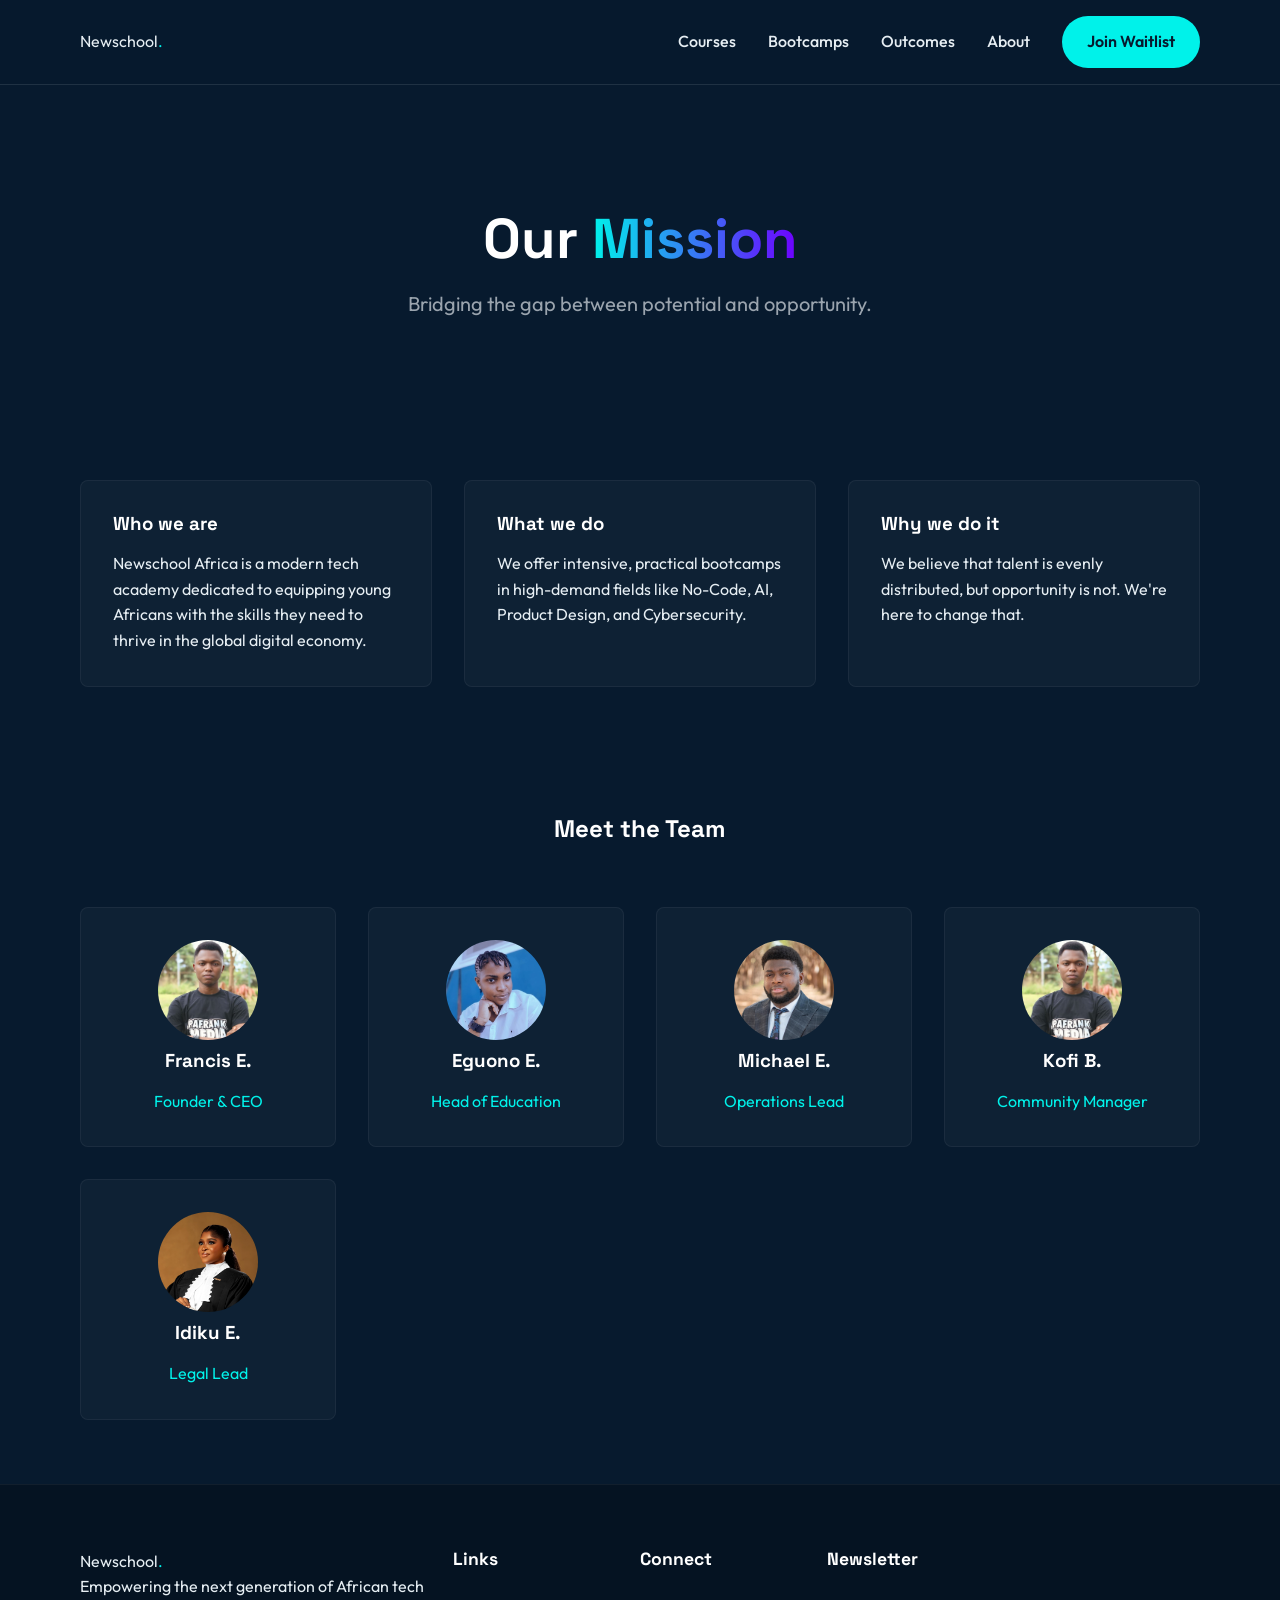
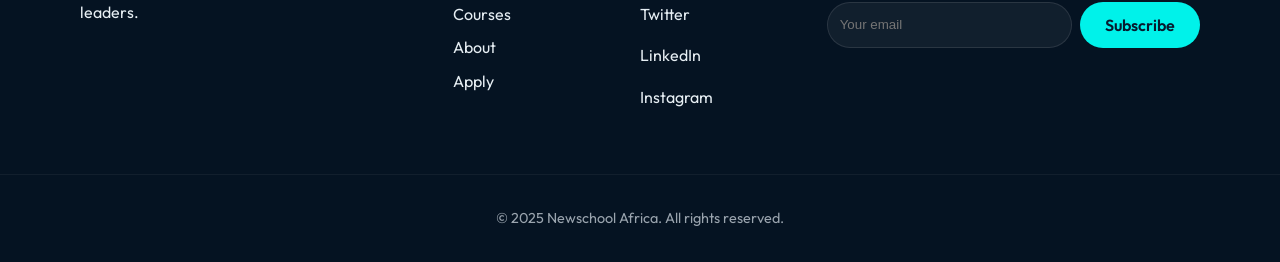
==== about.html @ 8fe95c81 "Initial commit - Newschool Africa Website" ====
<!DOCTYPE html>
<html lang="en">

<head>
    <meta charset="UTF-8">
    <meta name="viewport" content="width=device-width, initial-scale=1.0">
    <title>About Us | Newschool Africa</title>
    <link rel="preconnect" href="https://fonts.googleapis.com">
    <link rel="preconnect" href="https://fonts.gstatic.com" crossorigin>
    <link
        href="https://fonts.googleapis.com/css2?family=Outfit:wght@300;400;600;700&family=Space+Grotesk:wght@400;600;700&display=swap"
        rel="stylesheet">
    <link rel="stylesheet" href="styles/main.css">
</head>

<body>
    <nav class="navbar">
        <div class="container nav-container">
            <a href="/" class="logo">Newschool<span class="text-cyan">.</span></a>
            <button class="mobile-menu-btn" aria-label="Toggle menu">
                <span class="bar"></span>
                <span class="bar"></span>
                <span class="bar"></span>
            </button>
            <ul class="nav-links">
                <li><a href="courses.html">Courses</a></li>
                <li><a href="bootcamps.html">Bootcamps</a></li>
                <li><a href="outcomes.html">Outcomes</a></li>
                <li><a href="about.html" class="active">About</a></li>
                <li><a href="apply.html" class="btn btn-primary">Join Waitlist</a></li>
            </ul>
        </div>
    </nav>

    <header class="section text-center" style="padding-top: 120px;">
        <div class="container">
            <h1 class="hero-title">Our <span class="text-gradient">Mission</span></h1>
            <p class="hero-subtitle">Bridging the gap between potential and opportunity.</p>
        </div>
    </header>

    <section class="section">
        <div class="container">
            <div class="grid-3">
                <div class="card">
                    <h3>Who we are</h3>
                    <p>Newschool Africa is a modern tech academy dedicated to equipping young Africans with the skills
                        they need to thrive in the global digital economy.</p>
                </div>
                <div class="card">
                    <h3>What we do</h3>
                    <p>We offer intensive, practical bootcamps in high-demand fields like No-Code, AI, Product Design,
                        and Cybersecurity.</p>
                </div>
                <div class="card">
                    <h3>Why we do it</h3>
                    <p>We believe that talent is evenly distributed, but opportunity is not. We're here to change that.
                    </p>
                </div>
            </div>
        </div>
    </section>

    <section class="section">
        <div class="container">
            <div class="section-header text-center">
                <h2>Meet the Team</h2>
            </div>
            <div class="grid-4">
                <div class="card text-center">
                    <div class="team-photo">
                        <img src="assets/images/FOUNDER.jpeg" alt="Francis E.">
                    </div>

                    <h3>Francis E.</h3>
                    <p class="text-cyan">Founder & CEO</p>
                </div>
                <div class="card text-center">
                    <div class="team-photo">
                        <img src="assets/images/Head.jpeg" alt="Eguono E.">
                    </div>
                    <h3>Eguono E.</h3>
                    <p class="text-cyan">Head of Education</p>
                </div>
                <div class="card text-center">
                    <div class="team-photo">
                        <img src="assets/images/Director.jpeg" alt="Mike E.">
                    </div>
                    <h3>Michael E.</h3>
                    <p class="text-cyan">Operations Lead</p>
                </div>
                <div class="card text-center">
                    <div class="team-photo">
                        <img src="assets/images/FOUNDER.jpeg" alt="Francis E.">
                    </div>
                    <h3>Kofi B.</h3>
                    <p class="text-cyan">Community Manager</p>
                </div>
                <div class="card text-center">
                    <div class="team-photo">
                        <img src="assets/images/Legal.jpeg" alt="Francis E.">
                    </div>
                    <h3>Idiku E.</h3>
                    <p class="text-cyan">Legal Lead</p>
                </div>
            </div>
        </div>
    </section>

    <footer class="footer">
        <div class="container footer-content">
            <div class="footer-col">
                <a href="/" class="logo">Newschool<span class="text-cyan">.</span></a>
                <p>Empowering the next generation of African tech leaders.</p>
            </div>
            <div class="footer-col">
                <h4>Links</h4>
                <ul>
                    <li><a href="courses.html">Courses</a></li>
                    <li><a href="about.html">About</a></li>
                    <li><a href="apply.html">Apply</a></li>
                </ul>
            </div>
            <div class="footer-col">
                <h4>Connect</h4>
                <div class="social-links">
                    <a href="#">Twitter</a>
                    <a href="#">LinkedIn</a>
                    <a href="#">Instagram</a>
                </div>
            </div>
            <div class="footer-col">
                <h4>Newsletter</h4>
                <form class="newsletter-form">
                    <input type="email" placeholder="Your email" required>
                    <button type="submit" class="btn btn-primary">Subscribe</button>
                </form>
            </div>
        </div>
        <div class="footer-bottom text-center">
            <p>&copy; 2025 Newschool Africa. All rights reserved.</p>
        </div>
    </footer>

    <script src="scripts/main.js"></script>
</body>

</html>
---- styles/main.css ----
:root {
    /* Colors */
    --color-navy: #071A2E;
    --color-cyan: #00F2EA;
    --color-violet: #6E00FF;
    --color-white-muted: #E6EEF3;
    --color-grey-muted: #9AA4AE;
    --color-white: #FFFFFF;
    --color-black: #000000;
    --color-dark-overlay: rgba(7, 26, 46, 0.85);

    /* Fonts */
    --font-heading: 'Space Grotesk', sans-serif;
    --font-body: 'Outfit', sans-serif;

    /* Spacing */
    --spacing-xs: 0.5rem;
    --spacing-sm: 1rem;
    --spacing-md: 2rem;
    --spacing-lg: 4rem;
    --spacing-xl: 8rem;

    /* Border Radius */
    --radius-sm: 4px;
    --radius-md: 8px;
    --radius-lg: 16px;
    --radius-pill: 9999px;

    /* Transitions */
    --transition-fast: 0.2s ease;
    --transition-normal: 0.3s ease;
}

/* Reset & Base */
*,
*::before,
*::after {
    box-sizing: border-box;
    margin: 0;
    padding: 0;
}

html {
    scroll-behavior: smooth;
    font-size: 16px;
}

body {
    font-family: var(--font-body);
    background-color: var(--color-navy);
    color: var(--color-white-muted);
    line-height: 1.6;
    overflow-x: hidden;
}

h1,
h2,
h3,
h4,
h5,
h6 {
    font-family: var(--font-heading);
    color: var(--color-white);
    line-height: 1.2;
    margin-bottom: var(--spacing-sm);
}

a {
    text-decoration: none;
    color: inherit;
    transition: var(--transition-fast);
}

ul {
    list-style: none;
}

img {
    max-width: 100%;
    display: block;
}

/* Utility Classes */
.container {
    width: 90%;
    max-width: 1200px;
    margin: 0 auto;
    padding: 0 var(--spacing-sm);
}

.section {
    padding: var(--spacing-lg) 0;
}

.text-center {
    text-align: center;
}

.text-cyan {
    color: var(--color-cyan);
}

.text-gradient {
    background: linear-gradient(90deg, var(--color-cyan), var(--color-violet));
    -webkit-background-clip: text;
    -webkit-text-fill-color: transparent;
    background-clip: text;
}

.grid-3 {
    display: grid;
    grid-template-columns: repeat(auto-fit, minmax(300px, 1fr));
    gap: var(--spacing-md);
}

.grid-4 {
    display: grid;
    grid-template-columns: repeat(auto-fit, minmax(200px, 1fr));
    gap: var(--spacing-md);
}

/* Buttons */
.btn {
    display: inline-flex;
    align-items: center;
    justify-content: center;
    padding: 0.75rem 1.5rem;
    border-radius: var(--radius-pill);
    font-weight: 600;
    cursor: pointer;
    transition: var(--transition-normal);
    border: 1px solid transparent;
    font-family: var(--font-body);
    font-size: 1rem;
}

.btn-primary {
    background-color: var(--color-cyan);
    color: var(--color-navy);
}

.btn-primary:hover {
    background-color: var(--color-white);
    transform: translateY(-2px);
    box-shadow: 0 4px 12px rgba(0, 242, 234, 0.3);
}

.btn-secondary {
    background-color: transparent;
    border-color: var(--color-white);
    color: var(--color-white);
}

.btn-secondary:hover {
    background-color: rgba(255, 255, 255, 0.1);
    transform: translateY(-2px);
}

/* Navbar */
.navbar {
    position: sticky;
    top: 0;
    z-index: 1000;
    background-color: rgba(7, 26, 46, 0.9);
    backdrop-filter: blur(10px);
    padding: var(--spacing-sm) 0;
    border-bottom: 1px solid rgba(255, 255, 255, 0.1);
}

.nav-container {
    display: flex;
    justify-content: space-between;
    align-items: center;
}

.nav-container img {
    width: 100px;
}

/*
.logo {
    font-family: var(--font-heading);
    font-weight: 700;
    font-size: 1.5rem;
    color: var(--color-white);
}
*/
.nav-links {
    display: flex;
    gap: var(--spacing-md);
    align-items: center;
}

.nav-links a:not(.btn) {
    color: var(--color-white-muted);
    font-weight: 500;
}

.nav-links a:not(.btn):hover {
    color: var(--color-cyan);
}

.mobile-menu-btn {
    display: none;
    background: none;
    border: none;
    cursor: pointer;
    flex-direction: column;
    gap: 6px;
}

.bar {
    width: 25px;
    height: 2px;
    background-color: var(--color-white);
    transition: 0.3s;
}

/* Hero Section */
.hero {
    position: relative;
    min-height: 100vh;
    /* Full screen */
    display: flex;
    align-items: center;
    padding-top: 80px;
    /* Offset for fixed nav */
    overflow: hidden;
}

#hero-canvas {
    position: absolute;
    top: 0;
    left: 0;
    width: 100%;
    height: 100%;
    z-index: -1;
}

.hero-content {
    display: grid;
    grid-template-columns: 1fr 1fr;
    gap: var(--spacing-lg);
    align-items: center;
    position: relative;
    z-index: 1;
}

.hero-text {
    max-width: 600px;
}

.eyebrow {
    display: inline-block;
    font-size: 0.9rem;
    font-weight: 600;
    color: var(--color-cyan);
    margin-bottom: var(--spacing-sm);
    text-transform: uppercase;
    letter-spacing: 1px;
}

.hero-title {
    font-size: 3.5rem;
    font-weight: 700;
    margin-bottom: var(--spacing-sm);
}

.hero-subtitle {
    font-size: 1.25rem;
    color: var(--color-grey-muted);
    margin-bottom: var(--spacing-md);
}

.hero-cta {
    display: flex;
    gap: var(--spacing-sm);
    margin-bottom: var(--spacing-md);
}

.trust-row {
    font-size: 0.9rem;
    color: var(--color-grey-muted);
    display: flex;
    align-items: center;
    gap: var(--spacing-xs);
}

.hero-image-container {
    position: relative;
    display: flex;
    justify-content: center;
}

.hero-image {
    max-width: 100%;
    height: auto;
    border-radius: var(--radius-lg);
    box-shadow: 0 20px 40px rgba(0, 0, 0, 0.3);
    animation: float 6s ease-in-out infinite;
}

@keyframes float {
    0% {
        transform: translateY(0px);
    }

    50% {
        transform: translateY(-20px);
    }

    100% {
        transform: translateY(0px);
    }
}

/* Sections */
.section-header {
    margin-bottom: var(--spacing-lg);
}

.section-title {
    font-size: 2.5rem;
}

/* Cards */
.card {
    background: rgba(255, 255, 255, 0.03);
    border: 1px solid rgba(255, 255, 255, 0.05);
    padding: var(--spacing-md);
    border-radius: var(--radius-md);
    transition: var(--transition-normal);
}

.card:hover {
    background: rgba(255, 255, 255, 0.05);
    transform: translateY(-5px);
}

/* Outcomes Strip */
.outcomes-strip {
    background: rgba(255, 255, 255, 0.02);
    border-top: 1px solid rgba(255, 255, 255, 0.05);
    border-bottom: 1px solid rgba(255, 255, 255, 0.05);
}

.outcome-item h4 {
    font-size: 2.5rem;
    color: var(--color-cyan);
    margin-bottom: 0;
}

/* Course Cards */
.course-card {
    background: rgba(255, 255, 255, 0.03);
    border: 1px solid rgba(255, 255, 255, 0.05);
    border-radius: var(--radius-lg);
    overflow: hidden;
    transition: var(--transition-normal);
    display: flex;
    flex-direction: column;
    height: 100%;
    padding: 0;
    /* Reset padding */
}

.course-card:hover {
    border-color: var(--color-cyan);
    transform: translateY(-8px);
    box-shadow: 0 10px 30px rgba(0, 0, 0, 0.3);
}

.course-image-wrapper {
    width: 100%;
    height: 200px;
    overflow: hidden;
    position: relative;
}

.course-image-wrapper img {
    width: 100%;
    height: 100%;
    object-fit: cover;
    transition: transform 0.5s ease;
}

.course-card:hover .course-image-wrapper img {
    transform: scale(1.05);
}

.course-content {
    padding: var(--spacing-md);
    display: flex;
    flex-direction: column;
    flex: 1;
}

.course-tags {
    margin-bottom: var(--spacing-sm);
}

.tag {
    background: rgba(0, 242, 234, 0.1);
    color: var(--color-cyan);
    padding: 0.25rem 0.75rem;
    border-radius: var(--radius-pill);
    font-size: 0.8rem;
    font-weight: 600;
    display: inline-block;
}

.course-card h3 {
    font-size: 1.25rem;
    margin-bottom: var(--spacing-xs);
}

.course-card p {
    color: var(--color-grey-muted);
    font-size: 0.95rem;
    margin-bottom: var(--spacing-md);
    flex: 1;
}

/*
.team-photos {
    display: grid;
    grid-template-columns: repeat(3, 1fr);
    gap: var(--spacing-md);
}
*/
.team-photo {
    width: 100px;
    height: 100px;
    border-radius: 50%;
    margin: 0 auto 10px;

}

.team-photo img {
    width: 100%;
    height: 100%;
    border-radius: 50%;
    object-fit: cover;
    background: #ddd;
}

.link-arrow {
    margin-top: auto;
    color: var(--color-cyan);
    font-weight: 600;
    display: inline-flex;
    align-items: center;
    gap: 0.5rem;
}

.link-arrow:hover {
    gap: 0.75rem;
}

/* How it works */
.steps-grid {
    display: grid;
    grid-template-columns: repeat(3, 1fr);
    gap: var(--spacing-md);
    text-align: center;
}

.step-number {
    width: 50px;
    height: 50px;
    background: var(--color-cyan);
    color: var(--color-navy);
    border-radius: 50%;
    display: flex;
    align-items: center;
    justify-content: center;
    font-weight: 700;
    font-size: 1.5rem;
    margin: 0 auto var(--spacing-sm);
}

/* Pricing */
.pricing-card {
    background: rgba(255, 255, 255, 0.03);
    border: 1px solid rgba(255, 255, 255, 0.05);
    padding: var(--spacing-md);
    border-radius: var(--radius-md);
    text-align: center;
}

.pricing-card.featured {
    background: rgba(0, 242, 234, 0.05);
    border-color: var(--color-cyan);
    transform: scale(1.05);
}

.price {
    font-size: 2.5rem;
    font-weight: 700;
    color: var(--color-white);
    margin: var(--spacing-sm) 0;
}

/* Footer */
.footer {
    background: #051322;
    padding: var(--spacing-lg) 0 var(--spacing-md);
    border-top: 1px solid rgba(255, 255, 255, 0.05);
}

.footer-content {
    display: grid;
    grid-template-columns: 2fr 1fr 1fr 2fr;
    gap: var(-spacing-lg);
    margin-bottom: var(--spacing-lg);
}

.footer-col h4 {
    font-size: 1.1rem;
    margin-bottom: var(--spacing-md);
}

.footer-col ul li {
    margin-bottom: 0.5rem;
}

.footer-col ul li a:hover {
    color: var(--color-cyan);
}

.footer-col img {
    width: 25%;
}

.social-links {
    display: grid;
    gap: var(--spacing-sm);
}

.newsletter-form {
    display: flex;
    gap: var(--spacing-xs);
}

.newsletter-form input {
    flex: 1;
    padding: 0.75rem;
    border-radius: var(--radius-pill);
    border: 1px solid rgba(255, 255, 255, 0.1);
    background: rgba(255, 255, 255, 0.05);
    color: var(--color-white);
}

.footer-bottom {
    padding-top: var(--spacing-md);
    border-top: 1px solid rgba(255, 255, 255, 0.05);
    font-size: 0.9rem;
    color: var(--color-grey-muted);
}

/* Mobile Responsive */
@media (max-width: 768px) {
    .hero-content {
        grid-template-columns: 1fr;
        text-align: center;
    }

    .hero-title {
        font-size: 2.5rem;
    }

    .hero-cta {
        justify-content: center;
    }

    .trust-row {
        justify-content: center;
    }

    .hero-image-container {
        order: -1;
        /* Stack image below text? No, user said "stack text first then image". So image should be order 1 (default) or text order -1. Grid default is source order. Source is text then image. So default is text then image. */
        /* Wait, user said: "On mobile: stack text first then image." */
        /* In HTML, text is first, image is second. So in block layout (mobile default), text will be on top. */
        /* So I don't need to change order. */
        margin-top: var(--spacing-md);
    }

    .hero-image {
        max-width: 320px;
        /* User requirement */
    }

    .mobile-menu-btn {
        display: flex;
    }

    .nav-links {
        position: fixed;
        top: 70px;
        /* Below navbar */
        left: 0;
        width: 100%;
        background: var(--color-navy);
        flex-direction: column;
        padding: var(--spacing-md);
        transform: translateY(-150%);
        transition: transform 0.3s ease;
        border-bottom: 1px solid rgba(255, 255, 255, 0.1);
    }

    .nav-links.active {
        transform: translateY(0);
    }

    .footer-content {
        grid-template-columns: 1fr;
    }

    .steps-grid {
        grid-template-columns: 1fr;
    }
}
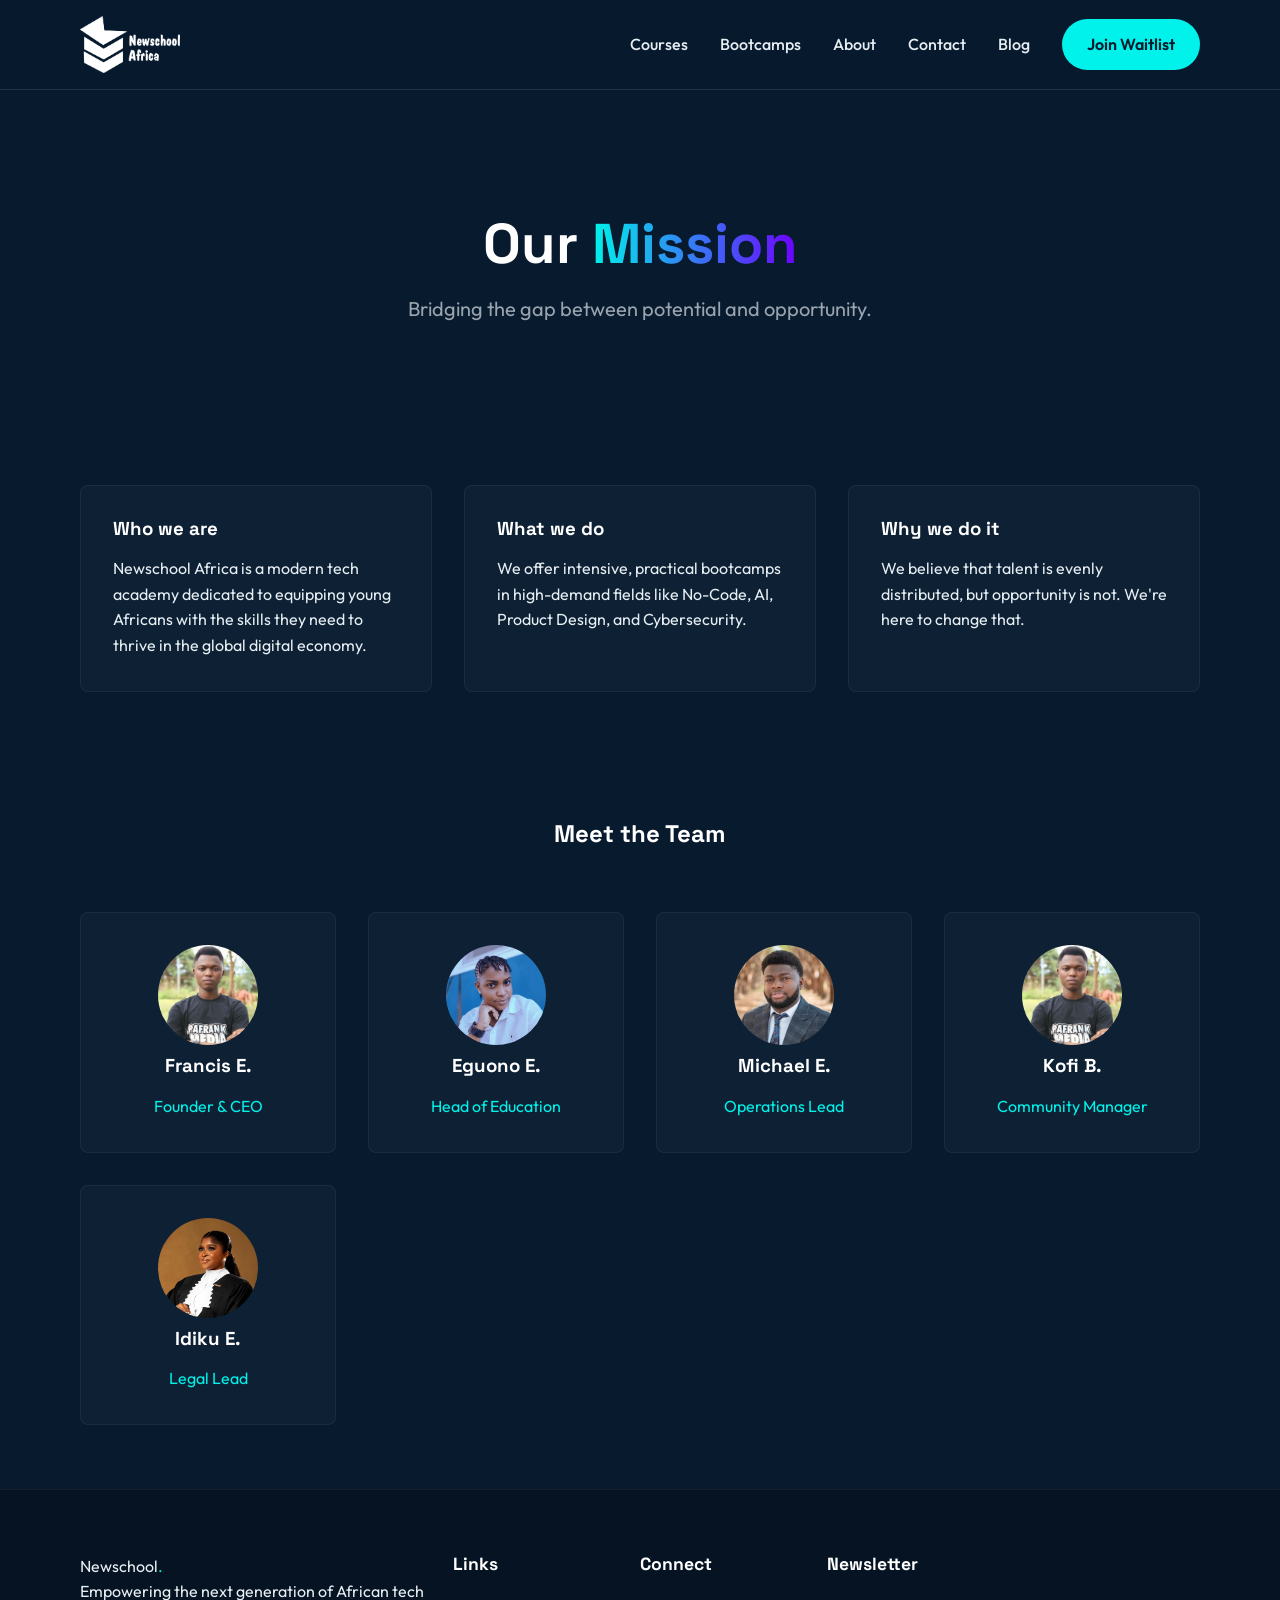
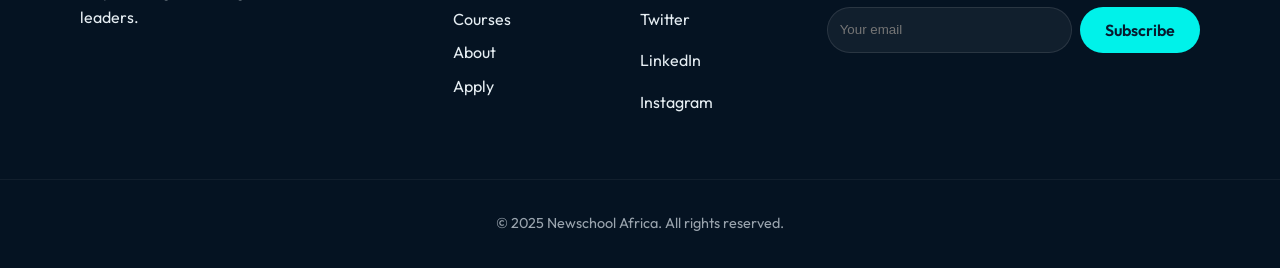
==== commit 91c7eda2: "Update course cards,  descriptions, modify Navbar  and improve site content" ====
--- a/about.html
+++ b/about.html
@@ -16,7 +16,9 @@
 <body>
     <nav class="navbar">
         <div class="container nav-container">
-            <a href="/" class="logo">Newschool<span class="text-cyan">.</span></a>
+            <a href="index.html">
+                <img src="assets/images/loggo.png" alt="Newschool Africa" class="logo">
+            </a>
             <button class="mobile-menu-btn" aria-label="Toggle menu">
                 <span class="bar"></span>
                 <span class="bar"></span>
@@ -25,8 +27,9 @@
             <ul class="nav-links">
                 <li><a href="courses.html">Courses</a></li>
                 <li><a href="bootcamps.html">Bootcamps</a></li>
-                <li><a href="outcomes.html">Outcomes</a></li>
-                <li><a href="about.html" class="active">About</a></li>
+                <li><a href="about.html">About</a></li>
+                <li><a href="contact.html">Contact</a></li>
+                <li><a href="blog.html">Blog</a></li>
                 <li><a href="apply.html" class="btn btn-primary">Join Waitlist</a></li>
             </ul>
         </div>
--- a/styles/main.css
+++ b/styles/main.css
@@ -177,14 +177,6 @@
     width: 100px;
 }
 
-/*
-.logo {
-    font-family: var(--font-heading);
-    font-weight: 700;
-    font-size: 1.5rem;
-    color: var(--color-white);
-}
-*/
 .nav-links {
     display: flex;
     gap: var(--spacing-md);
@@ -421,13 +413,6 @@
     flex: 1;
 }
 
-/*
-.team-photos {
-    display: grid;
-    grid-template-columns: repeat(3, 1fr);
-    gap: var(--spacing-md);
-}
-*/
 .team-photo {
     width: 100px;
     height: 100px;
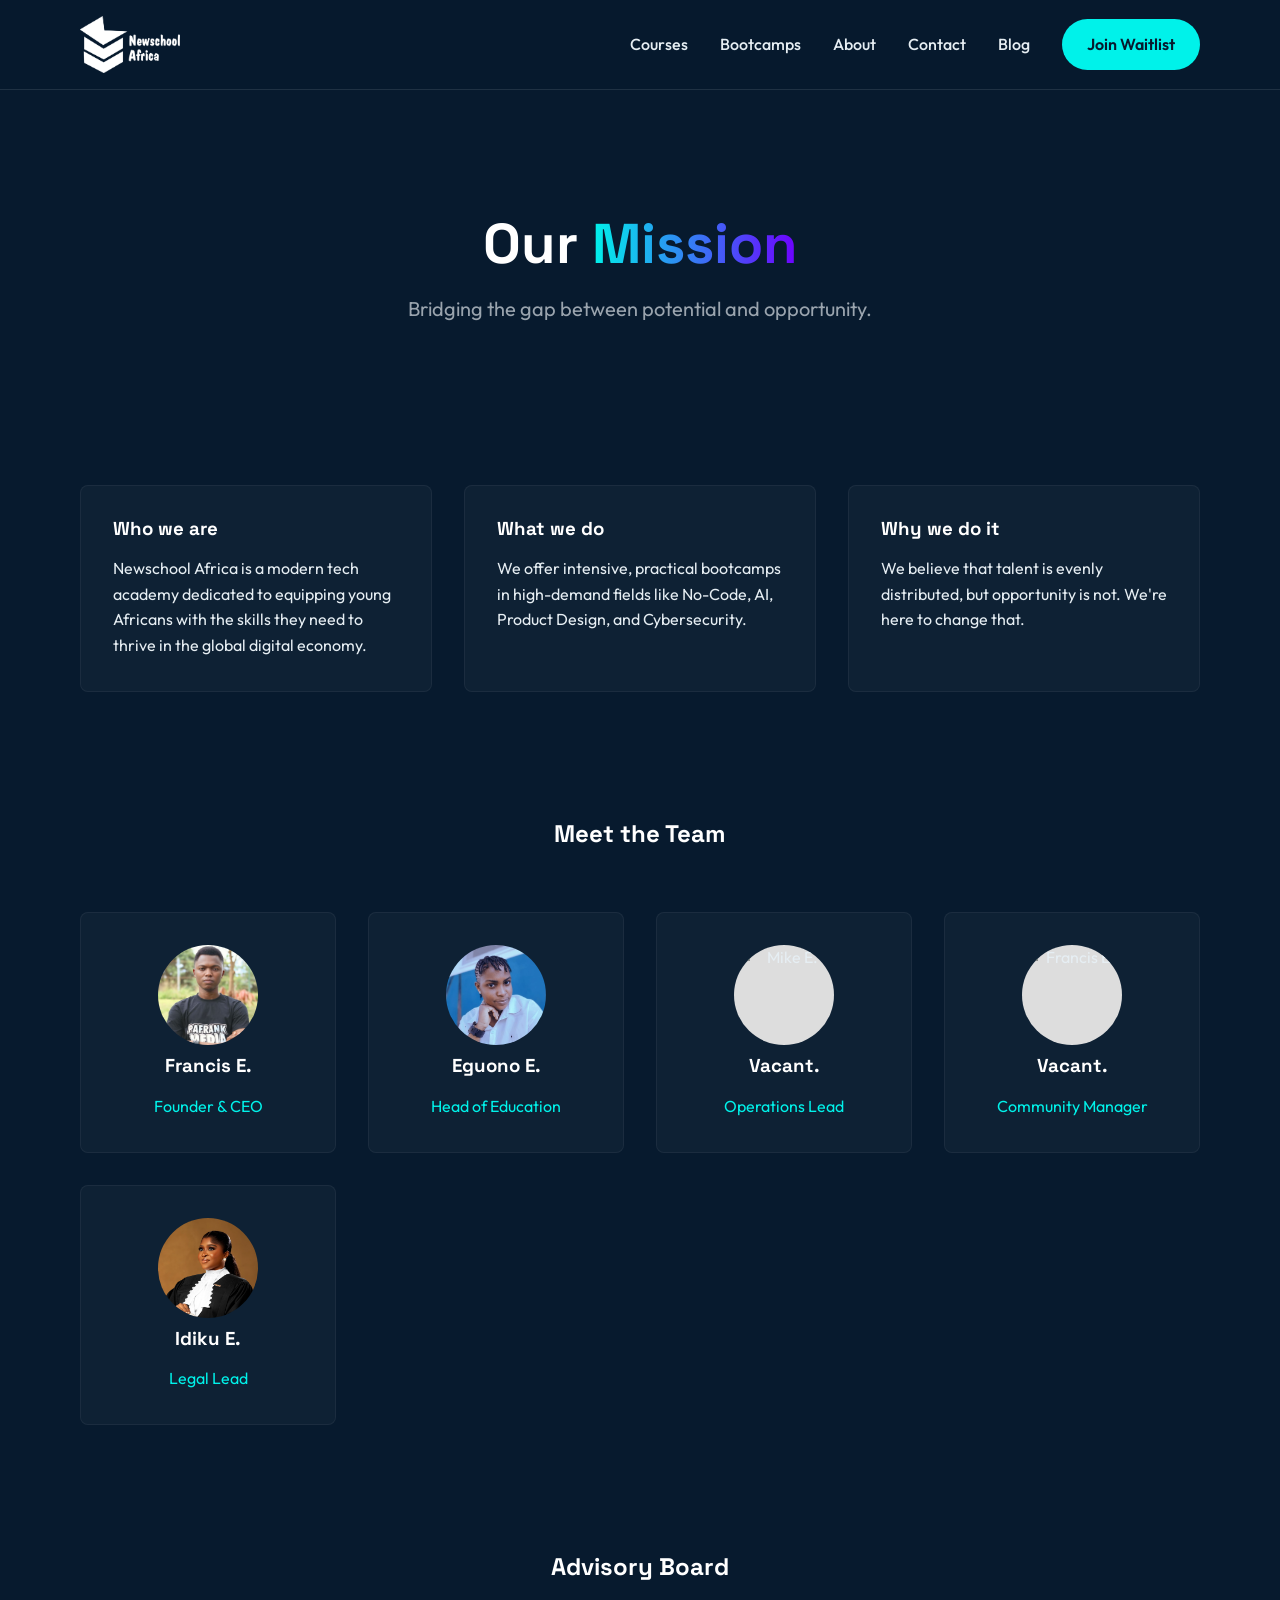
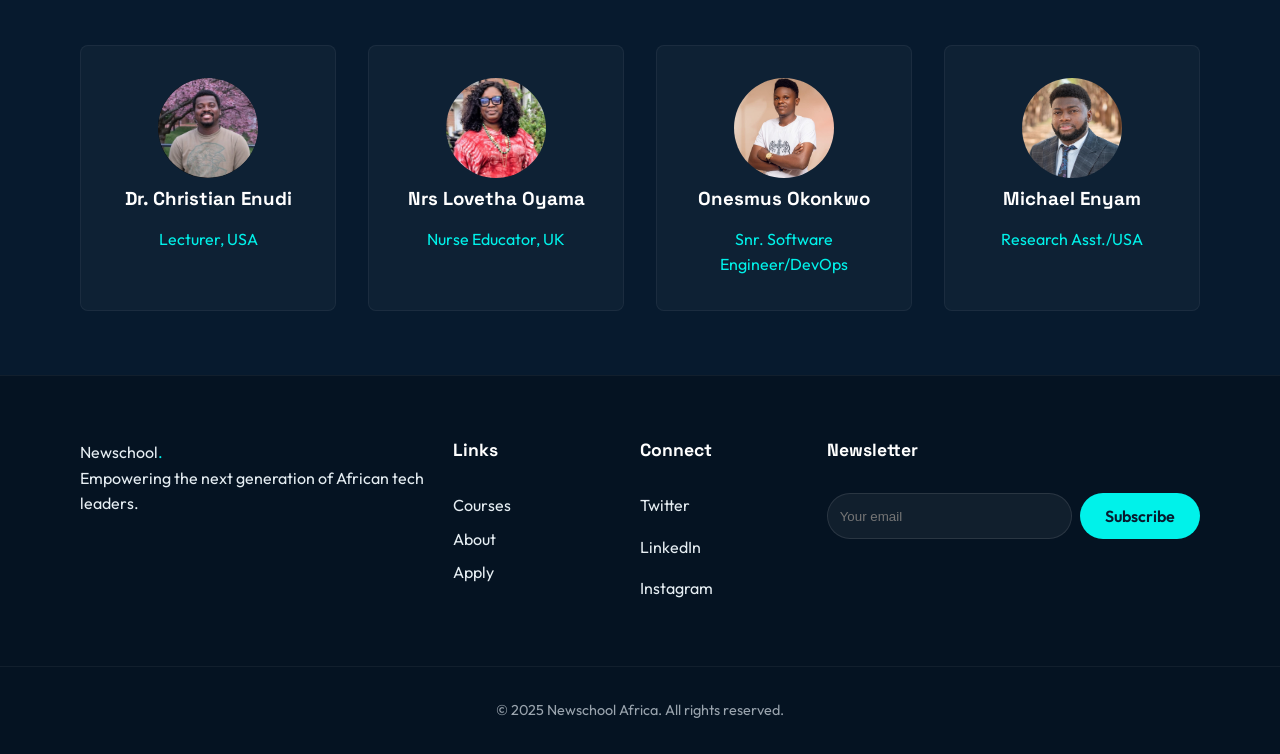
==== commit bd8334e5: "Updated the about session" ====
--- a/about.html
+++ b/about.html
@@ -87,16 +87,16 @@
                 </div>
                 <div class="card text-center">
                     <div class="team-photo">
-                        <img src="assets/images/Director.jpeg" alt="Mike E.">
+                        <img src="assets/images/" alt="Mike E.">
                     </div>
-                    <h3>Michael E.</h3>
+                    <h3>Vacant.</h3>
                     <p class="text-cyan">Operations Lead</p>
                 </div>
                 <div class="card text-center">
                     <div class="team-photo">
-                        <img src="assets/images/FOUNDER.jpeg" alt="Francis E.">
+                        <img src="assets/images/" alt="Francis E.">
                     </div>
-                    <h3>Kofi B.</h3>
+                    <h3>Vacant.</h3>
                     <p class="text-cyan">Community Manager</p>
                 </div>
                 <div class="card text-center">
@@ -106,6 +106,45 @@
                     <h3>Idiku E.</h3>
                     <p class="text-cyan">Legal Lead</p>
                 </div>
+            </div>
+        </div>
+    </section>
+    <section class="section">
+        <div class="container">
+            <div class="section-header text-center">
+                <h2>Advisory Board</h2>
+            </div>
+            <div class="grid-4">
+                <div class="card text-center">
+                    <div class="team-photo">
+                        <img src="assets/images/Enudi.jpeg" alt="Enudi.">
+                    </div>
+
+                    <h3>Dr. Christian Enudi</h3>
+                    <p class="text-cyan">Lecturer, USA</p>
+                </div>
+                <div class="card text-center">
+                    <div class="team-photo">
+                        <img src="assets/images/Lovetha.jpeg" alt="Lovetha">
+                    </div>
+                    <h3>Nrs Lovetha Oyama</h3>
+                    <p class="text-cyan">Nurse Educator, UK</p>
+                </div>
+                <div class="card text-center">
+                    <div class="team-photo">
+                        <img src="assets/images/Onesmus.jpeg" alt="Onesmus Okonkwo">
+                    </div>
+                    <h3>Onesmus Okonkwo</h3>
+                    <p class="text-cyan">Snr. Software Engineer/DevOps</p>
+                </div>
+                <div class="card text-center">
+                    <div class="team-photo">
+                        <img src="assets/images/Director.jpeg" alt="Mike E.">
+                    </div>
+                    <h3>Michael Enyam</h3>
+                    <p class="text-cyan">Research Asst./USA</p>
+                </div>
+
             </div>
         </div>
     </section>
